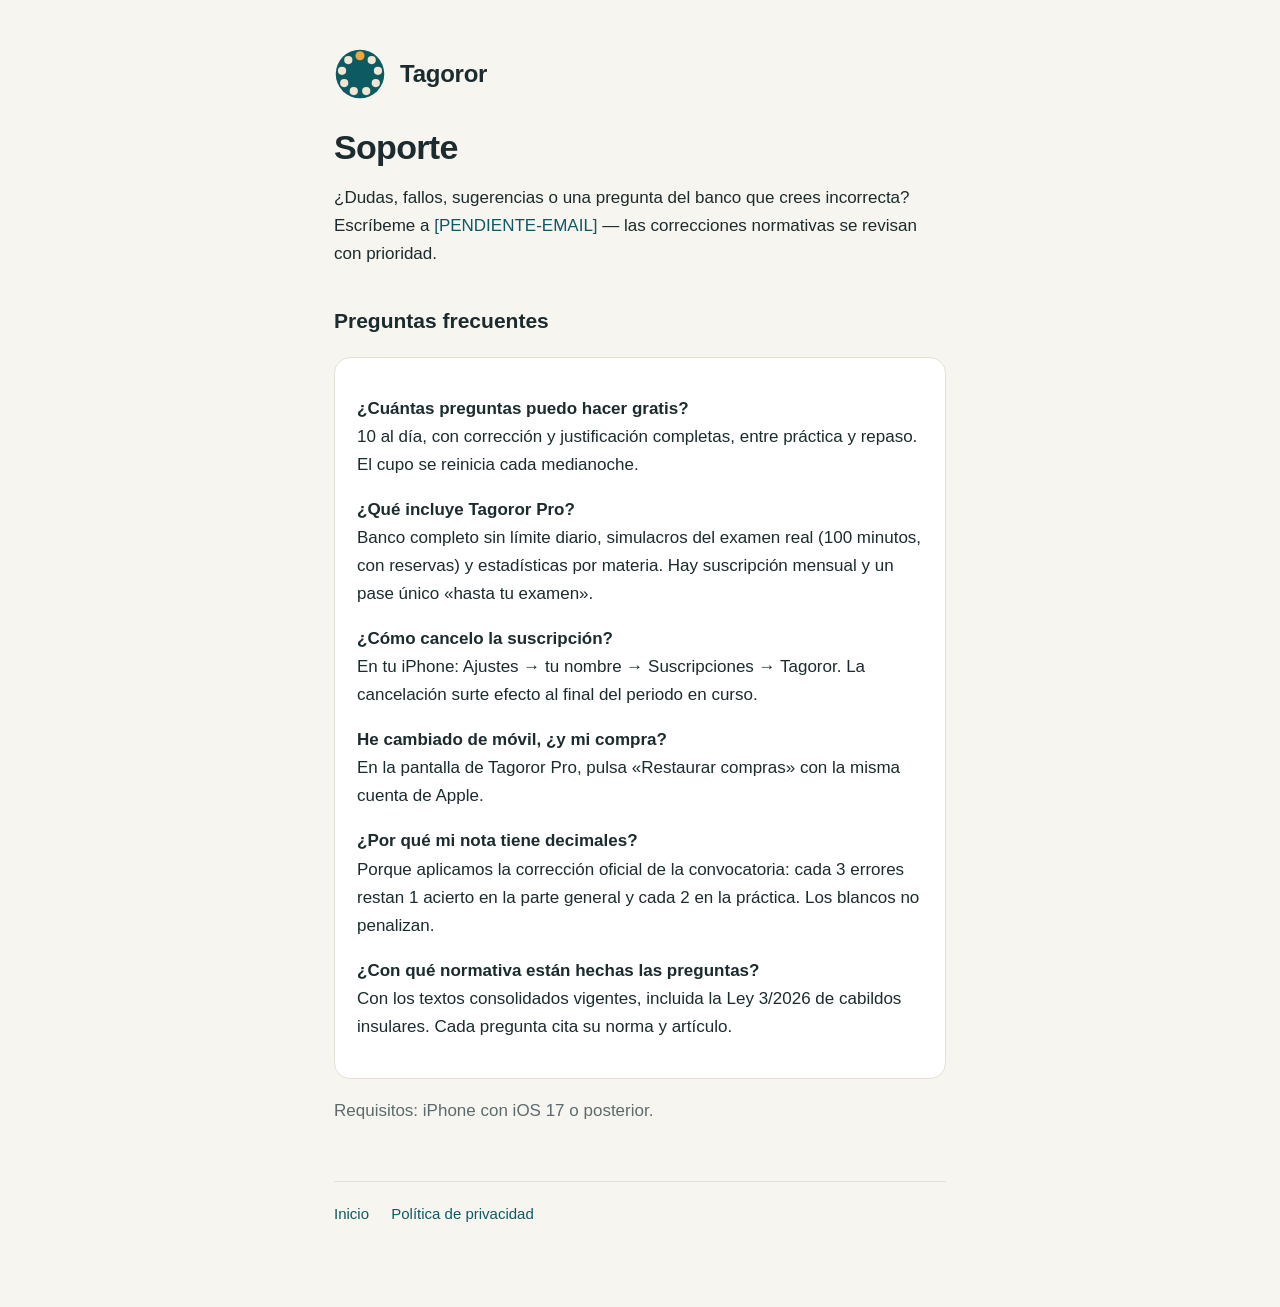
==== soporte.html @ 021e4463 "added web" ====
<!doctype html>
<html lang="es">
<head>
<meta charset="utf-8">
<meta name="viewport" content="width=device-width, initial-scale=1">
<title>Soporte — Tagoror</title>
<link rel="stylesheet" href="styles.css">
</head>
<body>
<main>
  <header><svg width="52" height="52" viewBox="0 0 120 120" aria-hidden="true"><circle cx="60" cy="60" r="56" fill="#0e5a63"/><g fill="#efe6d3"><circle cx="87" cy="27.8" r="9.5"/><circle cx="101.4" cy="52.7" r="9.5"/><circle cx="96.4" cy="81" r="9.5"/><circle cx="74.4" cy="99.5" r="9.5"/><circle cx="45.6" cy="99.5" r="9.5"/><circle cx="23.6" cy="81" r="9.5"/><circle cx="18.6" cy="52.7" r="9.5"/><circle cx="33" cy="27.8" r="9.5"/></g><circle cx="60" cy="18" r="10.5" fill="#f0a63c"/></svg><span class="name">Tagoror</span></header>
  <h1>Soporte</h1>
  <p>¿Dudas, fallos, sugerencias o una pregunta del banco que crees incorrecta? Escríbeme a <a href="mailto:[PENDIENTE-EMAIL]">[PENDIENTE-EMAIL]</a> — las correcciones normativas se revisan con prioridad.</p>

  <h2>Preguntas frecuentes</h2>
  <div class="card">
    <p><strong>¿Cuántas preguntas puedo hacer gratis?</strong><br>10 al día, con corrección y justificación completas, entre práctica y repaso. El cupo se reinicia cada medianoche.</p>
    <p><strong>¿Qué incluye Tagoror Pro?</strong><br>Banco completo sin límite diario, simulacros del examen real (100 minutos, con reservas) y estadísticas por materia. Hay suscripción mensual y un pase único «hasta tu examen».</p>
    <p><strong>¿Cómo cancelo la suscripción?</strong><br>En tu iPhone: Ajustes → tu nombre → Suscripciones → Tagoror. La cancelación surte efecto al final del periodo en curso.</p>
    <p><strong>He cambiado de móvil, ¿y mi compra?</strong><br>En la pantalla de Tagoror Pro, pulsa «Restaurar compras» con la misma cuenta de Apple.</p>
    <p><strong>¿Por qué mi nota tiene decimales?</strong><br>Porque aplicamos la corrección oficial de la convocatoria: cada 3 errores restan 1 acierto en la parte general y cada 2 en la práctica. Los blancos no penalizan.</p>
    <p><strong>¿Con qué normativa están hechas las preguntas?</strong><br>Con los textos consolidados vigentes, incluida la Ley 3/2026 de cabildos insulares. Cada pregunta cita su norma y artículo.</p>
  </div>

  <p class="muted">Requisitos: iPhone con iOS 17 o posterior.</p>

  <nav class="footer">
    <a href="index.html">Inicio</a>
    <a href="privacidad.html">Política de privacidad</a>
  </nav>
</main>
</body>
</html>
---- styles.css ----
:root {
  --bg: #f7f5f0; --card: #ffffff; --text: #1c2b2e; --muted: #5b6b6e;
  --accent: #0e5a63; --accent-soft: #2aa5ad; --amber: #f0a63c; --border: #e4e0d6;
}
@media (prefers-color-scheme: dark) {
  :root {
    --bg: #0b1e24; --card: #12303a; --text: #e8ede9; --muted: #9fb3b0;
    --accent: #35d0c6; --accent-soft: #2aa5ad; --border: #1d4450;
  }
}
* { box-sizing: border-box; }
body {
  margin: 0; background: var(--bg); color: var(--text);
  font: 17px/1.65 -apple-system, BlinkMacSystemFont, "Segoe UI", Roboto, sans-serif;
}
main { max-width: 660px; margin: 0 auto; padding: 48px 24px 80px; }
header { display: flex; align-items: center; gap: 14px; margin-bottom: 8px; }
header svg { flex: none; }
header .name { font-size: 24px; font-weight: 700; letter-spacing: -0.01em; }
h1 { font-size: 34px; letter-spacing: -0.02em; line-height: 1.15; margin: 28px 0 8px; }
h2 { font-size: 21px; margin: 36px 0 8px; }
p, li { color: var(--text); }
.muted { color: var(--muted); }
a { color: var(--accent); text-decoration: none; }
a:hover { text-decoration: underline; }
.card {
  background: var(--card); border: 1px solid var(--border);
  border-radius: 16px; padding: 20px 22px; margin: 18px 0;
}
nav.footer { margin-top: 56px; padding-top: 20px; border-top: 1px solid var(--border); font-size: 15px; }
nav.footer a { margin-right: 18px; }
.badge {
  display: inline-block; background: var(--accent); color: #fff;
  border-radius: 999px; padding: 8px 18px; font-weight: 600; margin-top: 18px;
}
@media (prefers-color-scheme: dark) { .badge { color: #062226; } }
ul { padding-left: 22px; }
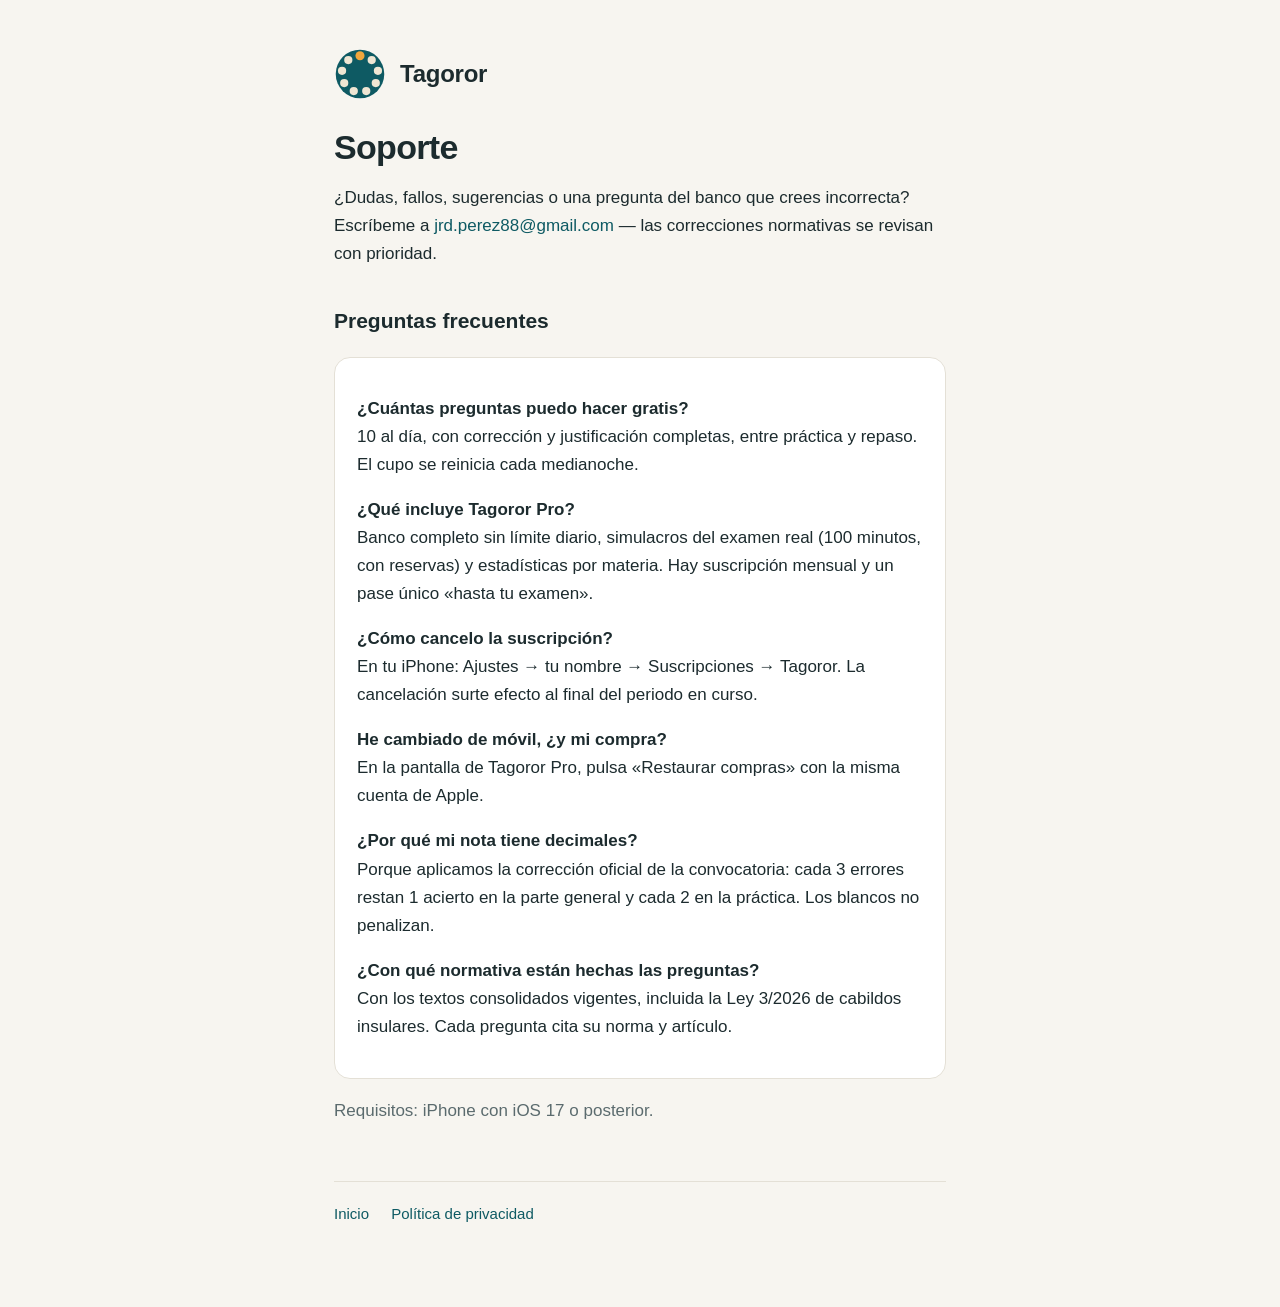
==== commit 0b9b72f0: "fixed web" ====
--- a/soporte.html
+++ b/soporte.html
@@ -10,7 +10,7 @@
 <main>
   <header><svg width="52" height="52" viewBox="0 0 120 120" aria-hidden="true"><circle cx="60" cy="60" r="56" fill="#0e5a63"/><g fill="#efe6d3"><circle cx="87" cy="27.8" r="9.5"/><circle cx="101.4" cy="52.7" r="9.5"/><circle cx="96.4" cy="81" r="9.5"/><circle cx="74.4" cy="99.5" r="9.5"/><circle cx="45.6" cy="99.5" r="9.5"/><circle cx="23.6" cy="81" r="9.5"/><circle cx="18.6" cy="52.7" r="9.5"/><circle cx="33" cy="27.8" r="9.5"/></g><circle cx="60" cy="18" r="10.5" fill="#f0a63c"/></svg><span class="name">Tagoror</span></header>
   <h1>Soporte</h1>
-  <p>¿Dudas, fallos, sugerencias o una pregunta del banco que crees incorrecta? Escríbeme a <a href="mailto:[PENDIENTE-EMAIL]">[PENDIENTE-EMAIL]</a> — las correcciones normativas se revisan con prioridad.</p>
+  <p>¿Dudas, fallos, sugerencias o una pregunta del banco que crees incorrecta? Escríbeme a <a href="mailto:jrd.perez88@gmail.com">jrd.perez88@gmail.com</a> — las correcciones normativas se revisan con prioridad.</p>
 
   <h2>Preguntas frecuentes</h2>
   <div class="card">
